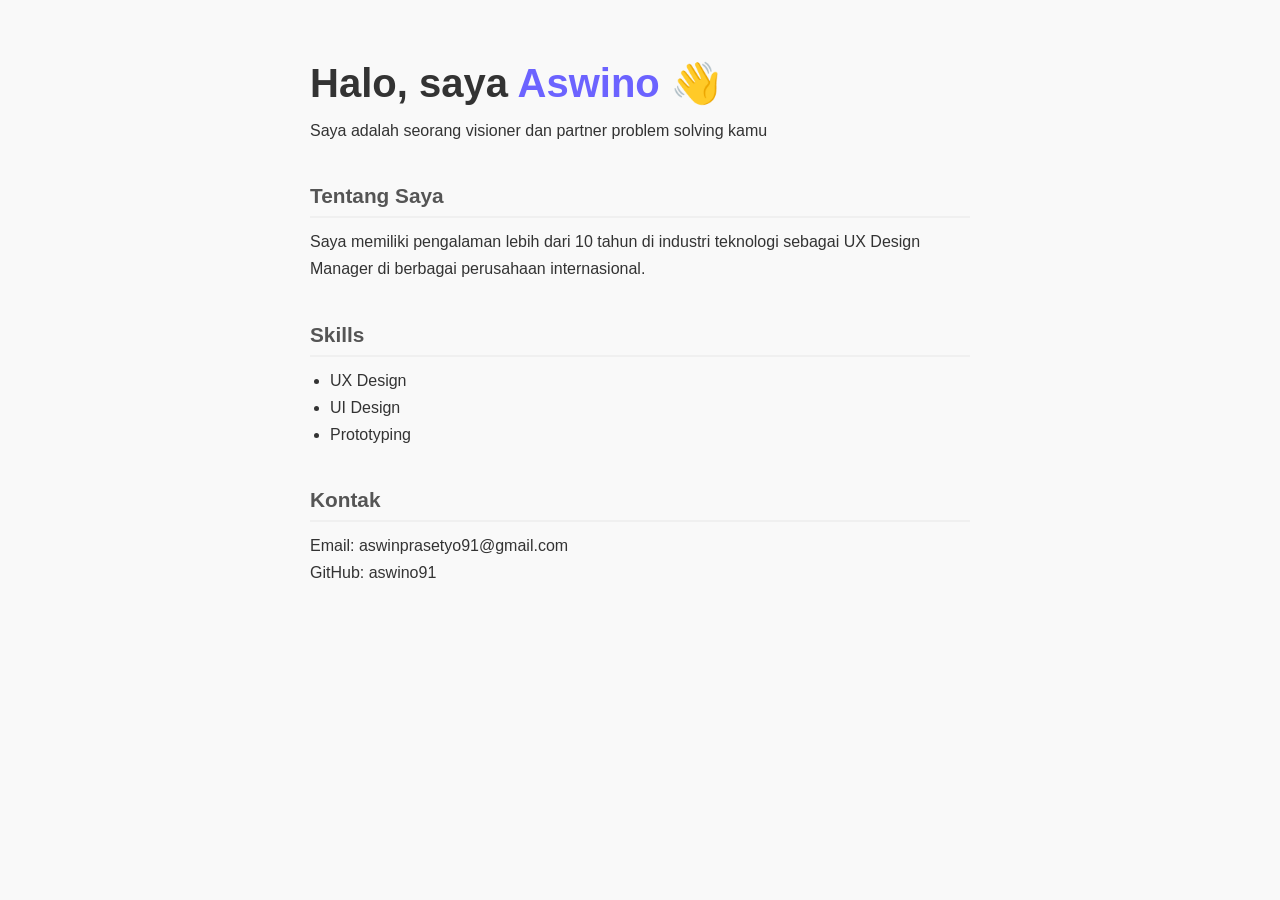
==== index.html @ 8014f7ef "Add files via upload" ====
<!DOCTYPE html>
<html lang="en">
<head>
    <meta charset="UTF-8">
    <meta name="viewport" content="width=device-width, initial-scale=1.0">
    <title>Document</title>
    <link rel="stylesheet" href="style.css">
</head>
<body>
   <h1>Halo, saya <span class="highlight">Aswino</span> 👋</h1>
<p>Saya adalah seorang visioner dan partner problem solving kamu</p>

<h2>Tentang Saya</h2>
<p>Saya memiliki pengalaman lebih dari 10 tahun di industri teknologi sebagai UX Design Manager di berbagai perusahaan internasional. </p>

<h2>Skills</h2>
<ul>
  <li>UX Design</li>
  <li>UI Design</li>
  <li>Prototyping</li>
</ul>

<h2>Kontak</h2>
<p>Email: aswinprasetyo91@gmail.com</p>
<p>GitHub: aswino91</p>
</body>
</html>
---- style.css ----
* {
  margin: 0;
  padding: 0;
  box-sizing: border-box;
}

body {
  font-family: 'Segoe UI', sans-serif;
  background-color: #f9f9f9;
  color: #333;
  max-width: 700px;
  margin: 60px auto;
  padding: 0 20px;
}

h1 {
  font-size: 2.5rem;
  margin-bottom: 10px;
}

h2 {
  font-size: 1.3rem;
  margin-top: 40px;
  margin-bottom: 10px;
  color: #555;
}

p, li {
  font-size: 1rem;
  line-height: 1.7;
}

ul {
  padding-left: 20px;
}
.highlight {
  color: #6c63ff;
}
h2 {
  border-bottom: 2px solid #f0f0f0;
  padding-bottom: 8px;
}

a {
  color: #6c63ff;
  text-decoration: none;
}

a:hover {
  text-decoration: underline;
}
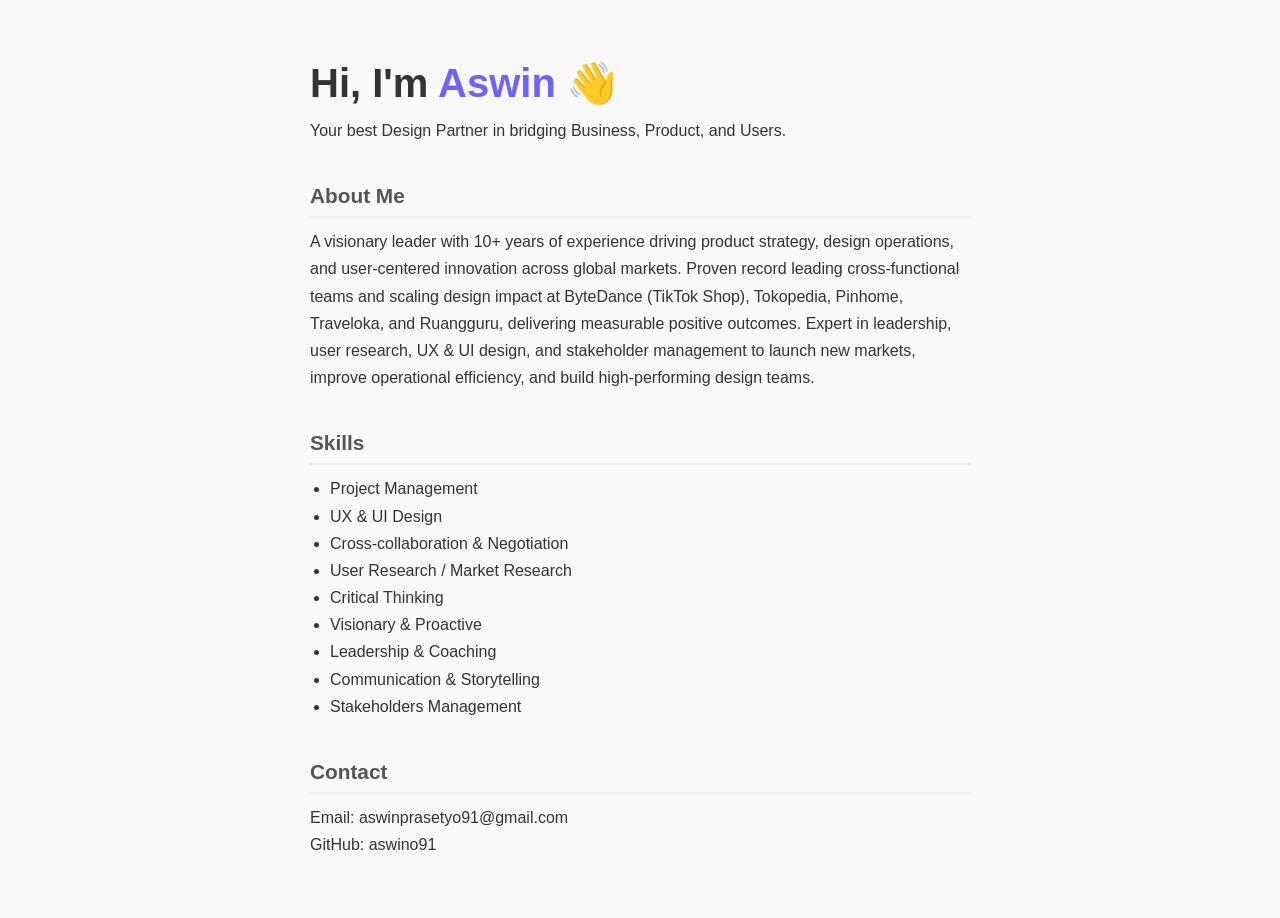
==== commit 37d2bfd8: "Update index.html" ====
--- a/index.html
+++ b/index.html
@@ -7,21 +7,30 @@
     <link rel="stylesheet" href="style.css">
 </head>
 <body>
-   <h1>Halo, saya <span class="highlight">Aswino</span> 👋</h1>
-<p>Saya adalah seorang visioner dan partner problem solving kamu</p>
+   <h1>Hi, I'm <span class="highlight">Aswin</span> 👋</h1>
+<p>Your best Design Partner in bridging Business, Product, and Users.</p>
 
-<h2>Tentang Saya</h2>
-<p>Saya memiliki pengalaman lebih dari 10 tahun di industri teknologi sebagai UX Design Manager di berbagai perusahaan internasional. </p>
+<h2>About Me</h2>
+<p>A visionary leader with 10+ years of experience driving product strategy, design operations, and user-centered innovation across global markets. Proven record leading cross-functional teams and scaling design impact at
+ByteDance (TikTok Shop), Tokopedia, Pinhome, Traveloka, and Ruangguru, delivering measurable positive
+outcomes. Expert in leadership, user research, UX & UI design, and stakeholder management to launch new
+markets, improve operational efficiency, and build high-performing design teams.</p>
 
 <h2>Skills</h2>
 <ul>
-  <li>UX Design</li>
-  <li>UI Design</li>
-  <li>Prototyping</li>
+  <li>Project Management</li>
+  <li>UX & UI Design</li>
+  <li>Cross-collaboration & Negotiation</li>
+  <li>User Research / Market Research</li>
+  <li>Critical Thinking</li>
+  <li>Visionary & Proactive</li>
+  <li>Leadership & Coaching</li>
+  <li>Communication & Storytelling</li>
+  <li>Stakeholders Management</li>
 </ul>
 
-<h2>Kontak</h2>
+<h2>Contact</h2>
 <p>Email: aswinprasetyo91@gmail.com</p>
 <p>GitHub: aswino91</p>
 </body>
-</html>+</html>
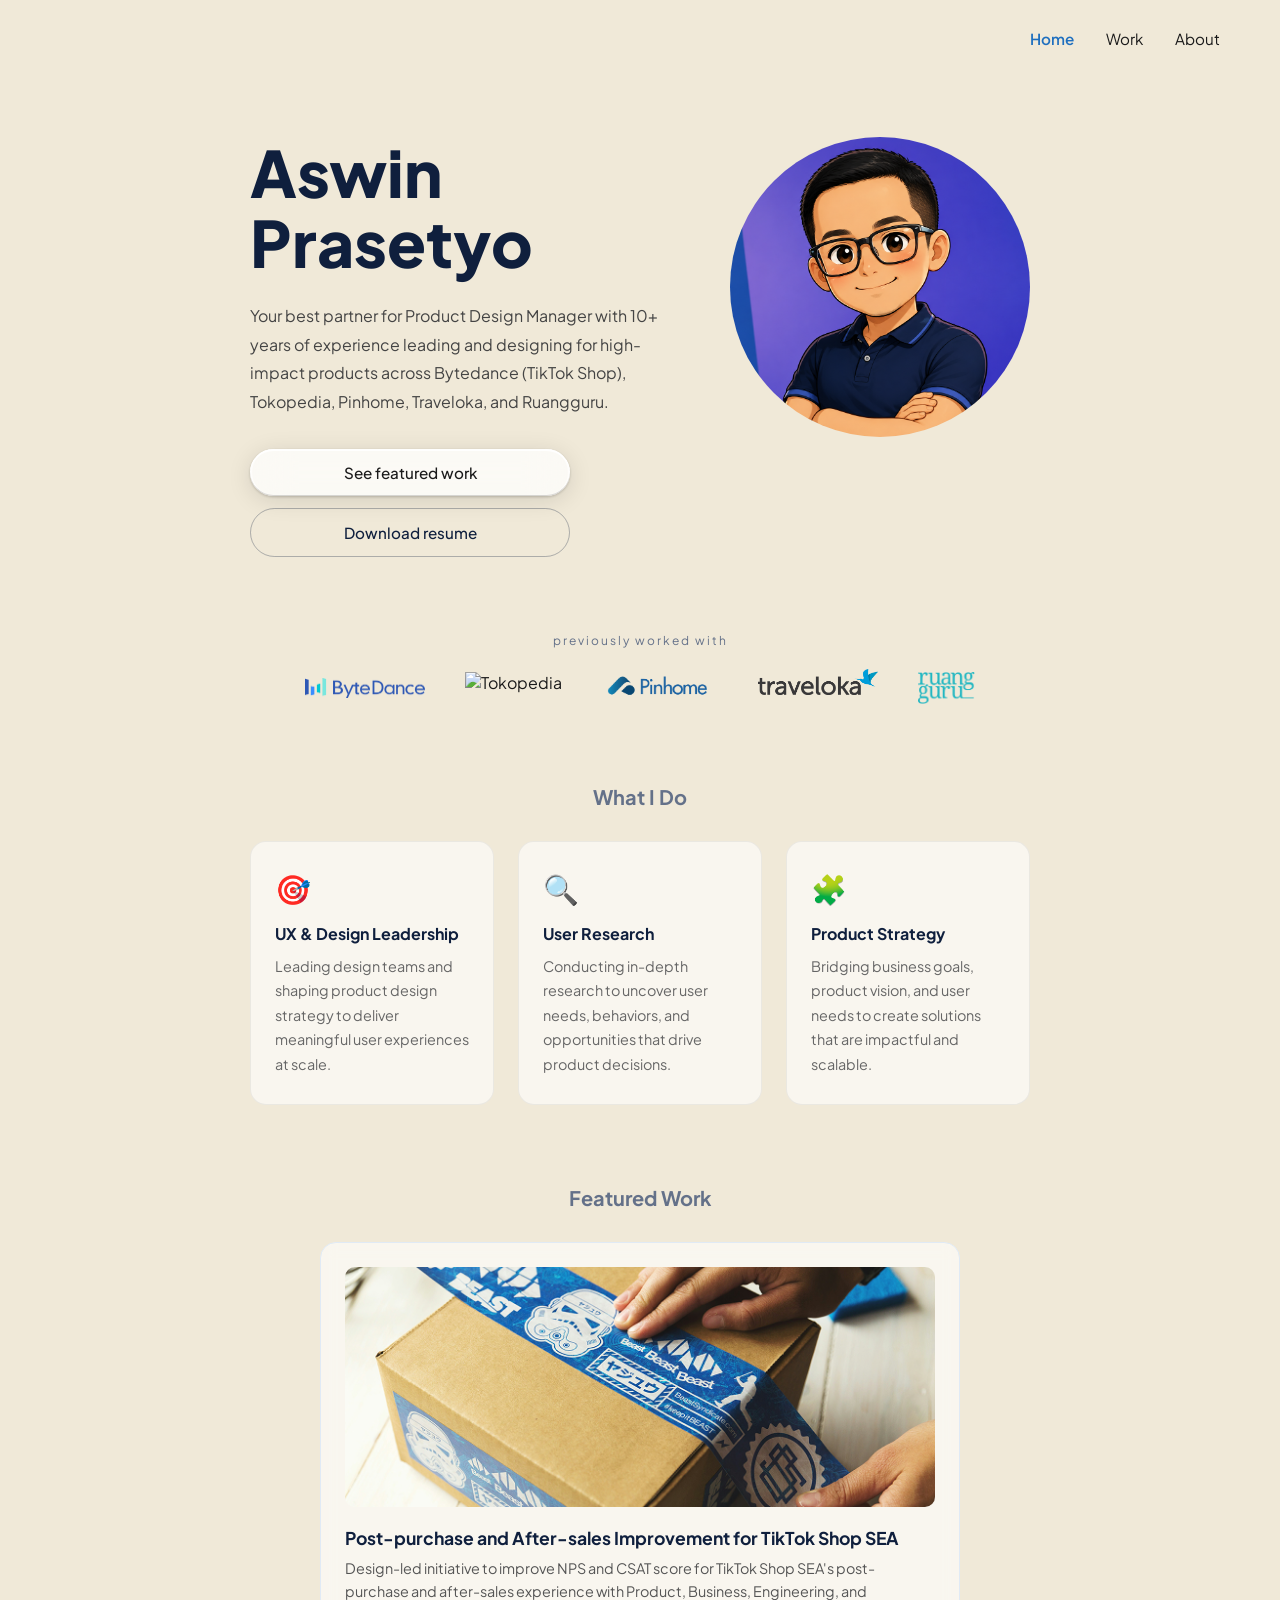
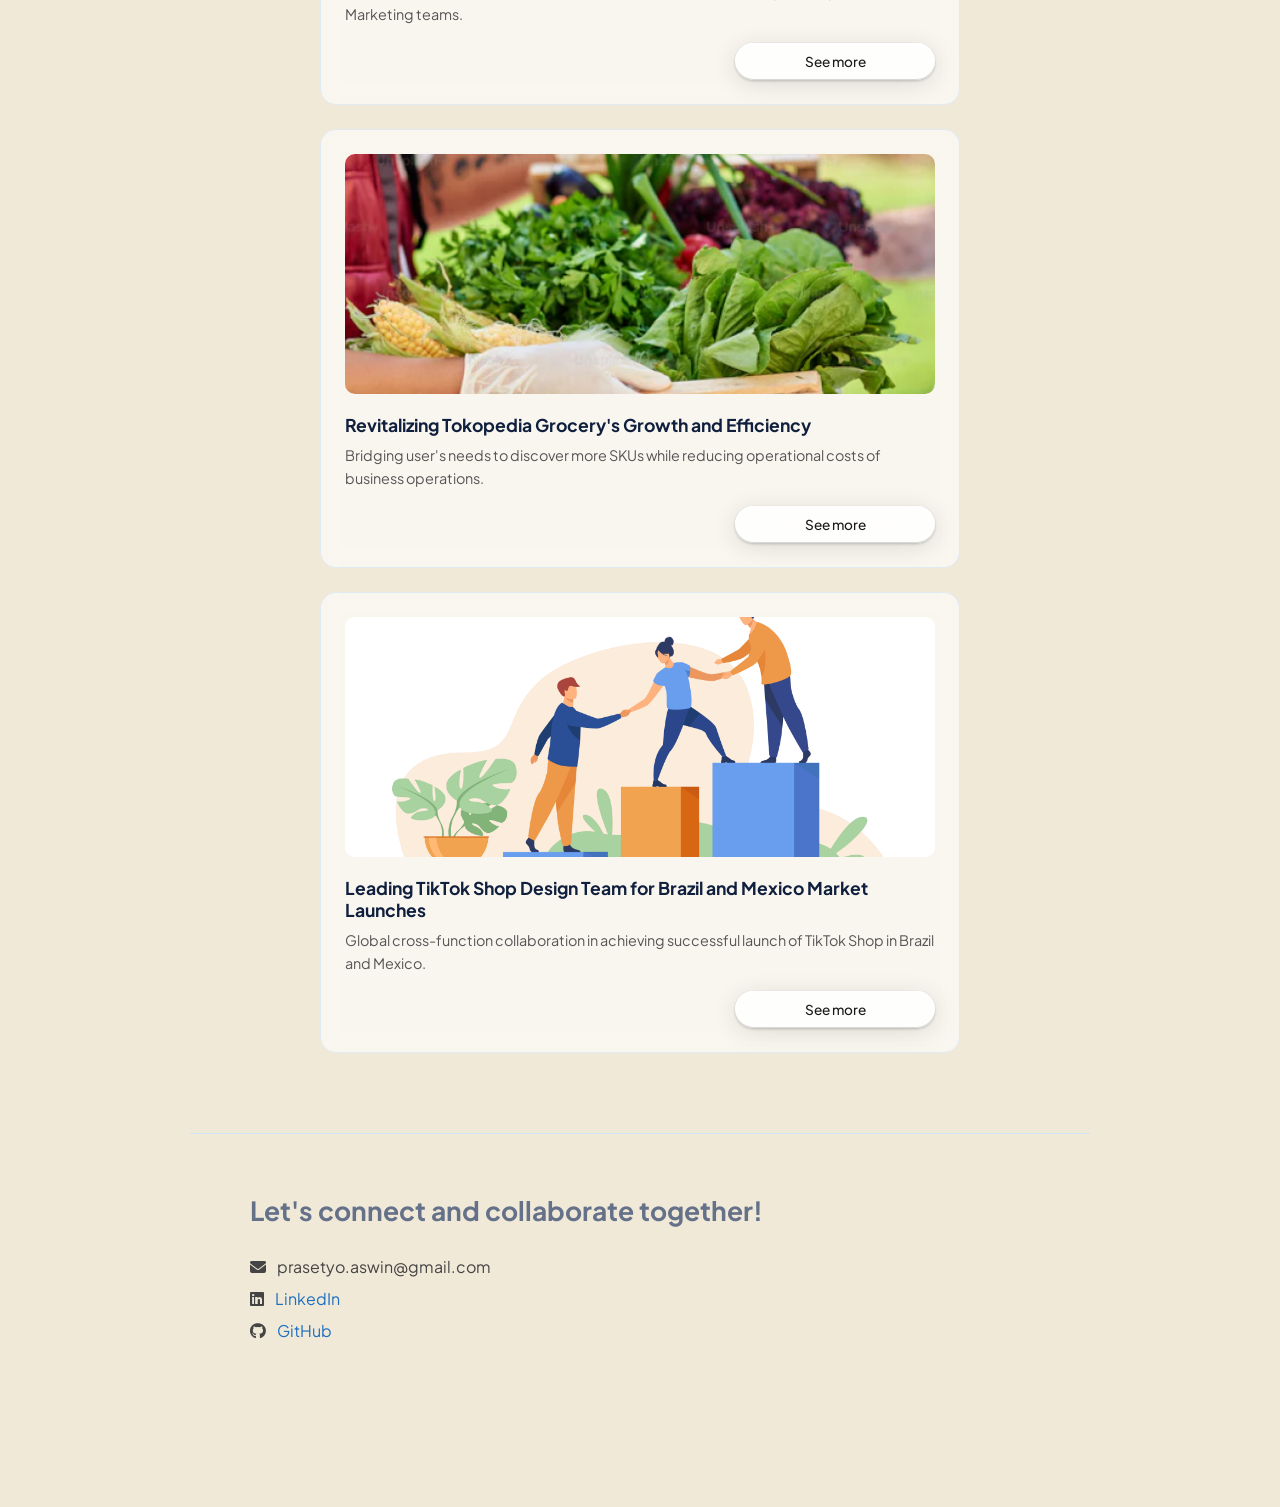
==== commit de408810: "Add files via upload" ====
--- a/index.html
+++ b/index.html
@@ -3,34 +3,102 @@
 <head>
     <meta charset="UTF-8">
     <meta name="viewport" content="width=device-width, initial-scale=1.0">
-    <title>Document</title>
+    <link href="https://fonts.googleapis.com/css2?family=Plus+Jakarta+Sans:wght@400;500;600;700;800&display=swap" rel="stylesheet">
+    <link rel="stylesheet" href="https://cdnjs.cloudflare.com/ajax/libs/font-awesome/6.5.0/css/all.min.css">
+    <title>Aswin Prasetyo</title>
     <link rel="stylesheet" href="style.css">
 </head>
 <body>
-   <h1>Hi, I'm <span class="highlight">Aswin</span> 👋</h1>
-<p>Your best Design Partner in bridging Business, Product, and Users.</p>
 
-<h2>About Me</h2>
-<p>A visionary leader with 10+ years of experience driving product strategy, design operations, and user-centered innovation across global markets. Proven record leading cross-functional teams and scaling design impact at
-ByteDance (TikTok Shop), Tokopedia, Pinhome, Traveloka, and Ruangguru, delivering measurable positive
-outcomes. Expert in leadership, user research, UX & UI design, and stakeholder management to launch new
-markets, improve operational efficiency, and build high-performing design teams.</p>
+    <!-- NAVBAR -->
+    <nav>
+        <ul>
+            <li><a href="#" class="active">Home</a></li>
+            <li><a href="#">Work</a></li>
+            <li><a href="#">About</a></li>
+        </ul>
+    </nav>
 
-<h2>Skills</h2>
-<ul>
-  <li>Project Management</li>
-  <li>UX & UI Design</li>
-  <li>Cross-collaboration & Negotiation</li>
-  <li>User Research / Market Research</li>
-  <li>Critical Thinking</li>
-  <li>Visionary & Proactive</li>
-  <li>Leadership & Coaching</li>
-  <li>Communication & Storytelling</li>
-  <li>Stakeholders Management</li>
-</ul>
+    <!-- HERO -->
+    <section class="hero">
+        <div class="hero-text">
+            <h1>Aswin<br>Prasetyo</h1>
+            <p>Your best partner for Product Design Manager with 10+ years of experience leading and designing for high-impact products across Bytedance (TikTok Shop), Tokopedia, Pinhome, Traveloka, and Ruangguru.</p>
+            <div class="hero-buttons">
+    <a href="#featured-work" class="btn">See featured work</a>
+    <a href="cv.pdf" class="btn-secondary" download>Download resume</a>
+</div>
+        </div>
+        <div class="hero-image">
+            <img src="profile pic.png" alt="Aswin Prasetyo" class="profile-photo">
+        </div>
+    </section>
 
-<h2>Contact</h2>
-<p>Email: aswinprasetyo91@gmail.com</p>
-<p>GitHub: aswino91</p>
+    <!-- LOGO BAR -->
+<section class="logo-bar">
+    <p>Previously worked with</p>
+    <div class="logo-grid">
+    <img src="bytedance.png" alt="ByteDance">
+    <img src="Tokopedia.png" alt="Tokopedia">
+    <img src="pinhome.png" alt="Pinhome">
+    <img src="traveloka.png" alt="Traveloka">
+    <img src="ruangguru.png" alt="Ruangguru">
+</div>
+</section>
+
+    <!-- WHAT I DO -->
+<section class="what-i-do">
+    <h2>What I Do</h2>
+    <div class="services-grid">
+        <div class="service-card">
+            <span class="service-icon">🎯</span>
+            <h3>UX & Design Leadership</h3>
+            <p>Leading design teams and shaping product design strategy to deliver meaningful user experiences at scale.</p>
+        </div>
+        <div class="service-card">
+            <span class="service-icon">🔍</span>
+            <h3>User Research</h3>
+            <p>Conducting in-depth research to uncover user needs, behaviors, and opportunities that drive product decisions.</p>
+        </div>
+        <div class="service-card">
+            <span class="service-icon">🧩</span>
+            <h3>Product Strategy</h3>
+            <p>Bridging business goals, product vision, and user needs to create solutions that are impactful and scalable.</p>
+        </div>
+    </div>
+</section>
+
+    <!-- FEATURED WORK -->
+   <section class="works" id="featured-work">
+        <h2>Featured Work</h2>
+        <div class="work-grid">
+    <div class="work-card">
+        <img src="images/post-purchase.png" alt="Post Purchase Project" class="work-thumb">
+        <h3>Post-purchase and After-sales Improvement for TikTok Shop SEA</h3>
+        <p>Design-led initiative to improve NPS and CSAT score for TikTok Shop SEA's post-purchase and after-sales experience with Product, Business, Engineering, and Marketing teams.</p>
+        <a href="project-post-purchase.html" class="btn">See more</a>
+    </div>
+    <div class="work-card">
+        <img src="images/grocery.png" alt="Grocery Project" class="work-thumb">
+        <h3>Revitalizing Tokopedia Grocery's Growth and Efficiency</h3>
+        <p>Bridging user's needs to discover more SKUs while reducing operational costs of business operations.</p>
+        <a href="project-grocery.html" class="btn">See more</a>
+    </div>
+    <div class="work-card">
+        <img src="images/collaboration.jpg" alt="Leading Team Project" class="work-thumb">
+        <h3>Leading TikTok Shop Design Team for Brazil and Mexico Market Launches </h3>
+        <p>Global cross-function collaboration in achieving successful launch of TikTok Shop in Brazil and Mexico.</p>
+        <a href="project-leading-team.html" class="btn">See more</a>
+    </div>
+    </section>
+
+    <!-- CONTACT -->
+    <section class="contact">
+    <h2>Let's connect and collaborate together!</h2>
+    <p><i class="fa-solid fa-envelope"></i> prasetyo.aswin@gmail.com</p>
+    <p><i class="fa-brands fa-linkedin"></i> <a href="https://linkedin.com/in/aswinprasetyo" target="_blank">LinkedIn</a></p>
+    <p><i class="fa-brands fa-github"></i> <a href="https://github.com/aswinprasetyo" target="_blank">GitHub</a></p>
+</section>
+
 </body>
-</html>
+</html>
--- a/style.css
+++ b/style.css
@@ -1,3 +1,6 @@
+/* ================================
+   BASE
+================================ */
 * {
   margin: 0;
   padding: 0;
@@ -5,47 +8,347 @@
 }
 
 body {
-  font-family: 'Segoe UI', sans-serif;
-  background-color: #f9f9f9;
-  color: #333;
-  max-width: 700px;
+  font-family: 'Plus Jakarta Sans', sans-serif;
+  color: #1a1a1a;
+  background-color: #f0e9d8;
+  min-height: 100vh;
+}
+
+/* ================================
+   NAVBAR
+================================ */
+nav {
+  display: flex;
+  justify-content: flex-end;
+  padding: 28px 60px;
+}
+
+nav ul {
+  list-style: none;
+  display: flex;
+  gap: 32px;
+}
+
+nav ul a {
+  text-decoration: none;
+  color: #1a1a1a;
+  font-size: 0.95rem;
+}
+
+nav ul a:hover,
+nav ul a.active {
+  color: #1e6fbf;
+  font-weight: 600;
+}
+
+/* ================================
+   HERO
+================================ */
+.hero {
+  display: flex;
+  align-items: flex-start;
+  justify-content: space-between;
+  max-width: 900px;
   margin: 60px auto;
-  padding: 0 20px;
-}
-
-h1 {
-  font-size: 2.5rem;
+  padding: 0 60px;
+  gap: 60px;
+}
+
+.hero-text {
+  flex: 1;
+}
+
+.hero-text h1 {
+  font-size: 4rem;
+  font-weight: 800;
+  line-height: 1.1;
+  margin-bottom: 24px;
+  color: #0f1f3d;
+}
+
+.hero-text p {
+  font-size: 1rem;
+  color: #444;
+  line-height: 1.8;
+  margin-bottom: 32px;
+}
+
+.hero-buttons {
+  display: flex;
+  flex-direction: column;
+  gap: 12px;
+  align-items: flex-start;
+  margin-bottom: 16px;
+}
+
+.btn {
+  width: 320px;
+  text-align: center;
+  display: inline-block;
+  padding: 14px 36px;
+  background: rgba(255, 255, 255, 0.75);
+  color: #1a1a1a;
+  border-radius: 999px;
+  text-decoration: none;
+  font-size: 0.95rem;
+  font-weight: 500;
+  border: none;
+  backdrop-filter: blur(20px);
+  -webkit-backdrop-filter: blur(20px);
+  box-shadow: 
+    0 2px 0px rgba(255,255,255,0.9) inset,
+    0 -1px 0px rgba(0,0,0,0.15) inset,
+    2px 0 0px rgba(255,255,255,0.6) inset,
+    -2px 0 0px rgba(255,255,255,0.6) inset,
+    0 4px 24px rgba(0,0,0,0.12),
+    0 1px 3px rgba(0,0,0,0.2);
+  transition: all 0.2s;
+}
+
+.btn:hover {
+  background: rgba(255, 255, 255, 0.9);
+  box-shadow: 
+    0 2px 0px rgba(255,255,255,1) inset,
+    0 -1px 0px rgba(0,0,0,0.2) inset,
+    2px 0 0px rgba(255,255,255,0.8) inset,
+    -2px 0 0px rgba(255,255,255,0.8) inset,
+    0 6px 28px rgba(0,0,0,0.15),
+    0 1px 4px rgba(0,0,0,0.25);
+  transform: translateY(-1px);
+}
+
+.btn-secondary {
+  width: 320px;
+  text-align: center;
+  display: inline-block;
+  padding: 14px 28px;
+  background: transparent;
+  color: #0f1f3d;
+  border-radius: 999px;
+  text-decoration: none;
+  font-size: 0.95rem;
+  font-weight: 500;
+  border: 1.5px solid rgba(15, 31, 61, 0.3);
+  transition: all 0.2s;
+}
+
+.btn-secondary:hover {
+  border-color: #0f1f3d;
+  background: rgba(15, 31, 61, 0.05);
+}
+
+.hero-image {
+  flex-shrink: 0;
+}
+
+.profile-photo {
+  width: 300px;
+  height: 300px;
+  border-radius: 50%;
+  object-fit: cover;
+  object-position: top center;
+}
+
+/* ================================
+   LOGO BAR
+================================ */
+.logo-bar {
+  max-width: 900px;
+  margin: 0 auto 80px;
+  padding: 0 60px;
+  text-align: center;
+}
+
+.logo-bar p {
+  font-size: 0.75rem;
+  text-transform: lowercase;
+  letter-spacing: 2px;
+  color: #647189;
+  margin-bottom: 24px;
+}
+
+.logo-grid {
+  display: flex;
+  justify-content: center;
+  align-items: center;
+  gap: 40px;
+  flex-wrap: wrap;
+}
+
+.logo-grid img {
+  height: 32px;
+  width: auto;
+  max-width: 120px;
+  object-fit: contain;
+  opacity: 1;
+  filter: grayscale(0%);
+  transition: opacity 0.2s;
+}
+
+.logo-grid img[alt="Traveloka"] {
+  position: relative;
+  top: -6px;
+}
+
+/* ================================
+   WHAT I DO
+================================ */
+.what-i-do {
+  max-width: 900px;
+  margin: 80px auto;
+  padding: 0 60px;
+  text-align: center;
+}
+
+.what-i-do h2 {
+  font-size: 1.25rem;
+  font-weight: 700;
+  color: #647189;
+  margin-bottom: 32px;
+}
+
+.services-grid {
+  display: grid;
+  grid-template-columns: repeat(auto-fit, minmax(220px, 1fr));
+  gap: 24px;
+  text-align: left;
+}
+
+.service-card {
+  background: rgba(255, 255, 255, 0.6);
+  border: 1px solid rgba(0,0,0,0.06);
+  border-radius: 16px;
+  padding: 28px 24px;
+  transition: box-shadow 0.2s;
+}
+
+.service-card:hover {
+  box-shadow: 0 4px 20px rgba(0,0,0,0.07);
+}
+
+.service-icon {
+  font-size: 1.8rem;
+  display: block;
+  margin-bottom: 16px;
+}
+
+.service-card h3 {
+  font-size: 1rem;
+  font-weight: 700;
   margin-bottom: 10px;
-}
-
-h2 {
-  font-size: 1.3rem;
-  margin-top: 40px;
-  margin-bottom: 10px;
+  color: #0f1f3d;
+}
+
+.service-card p {
+  font-size: 0.9rem;
+  color: #666;
+  line-height: 1.7;
+}
+
+/* ================================
+   FEATURED WORK
+================================ */
+.works {
+  max-width: 760px;
+  margin: 80px auto;
+  padding: 0 60px;
+}
+
+.works h2 {
+  font-size: 1.25rem;
+  font-weight: 700;
+  color: #647189;
+  margin-bottom: 32px;
+  text-align: center;
+}
+
+.work-grid {
+  display: flex;
+  flex-direction: column;
+  gap: 24px;
+  text-align: left;
+}
+
+.work-card {
+  border: 1px solid #e0eaf5;
+  border-radius: 16px;
+  overflow: hidden;
+  padding: 24px;
+  background: rgba(255,255,255,0.6);
+  backdrop-filter: blur(8px);
+  transition: box-shadow 0.2s;
+  max-width: 100%;
+}
+
+.work-card:hover {
+  box-shadow: 0 4px 24px rgba(30, 111, 191, 0.1);
+}
+
+.work-thumb {
+  width: 100%;
+  height: 240px;
+  border-radius: 10px;
+  margin-bottom: 16px;
+  object-fit: cover;
+  object-position: center;
+}
+
+.work-card h3 {
+  font-size: 1.1rem;
+  font-weight: 700;
+  margin-bottom: 8px;
+  color: #0f1f3d;
+}
+
+.work-card p {
   color: #555;
-}
-
-p, li {
+  font-size: 0.9rem;
+  line-height: 1.6;
+  margin-bottom: 16px;
+}
+
+.work-card .btn {
+  width: 200px;
+  padding: 10px 24px;
+  font-size: 0.85rem;
+  display: block;
+  margin-left: auto;
+}
+
+/* ================================
+   CONTACT
+================================ */
+.contact {
+  max-width: 900px;
+  margin: 80px auto;
+  padding: 60px 60px 80px;
+  border-top: 1px solid #d0e4f5;
+  text-align: left;
+}
+
+.contact h2 {
+  font-size: 1.65rem;
+  font-weight: 700;
+  color: #647189;
+  margin-bottom: 24px;
+}
+
+.contact i {
+  margin-right: 8px;
+}
+
+.contact p {
+  color: #444;
   font-size: 1rem;
-  line-height: 1.7;
-}
-
-ul {
-  padding-left: 20px;
-}
-.highlight {
-  color: #6c63ff;
-}
-h2 {
-  border-bottom: 2px solid #f0f0f0;
-  padding-bottom: 8px;
-}
-
-a {
-  color: #6c63ff;
+  line-height: 2;
+}
+
+.contact a {
+  color: #1e6fbf;
   text-decoration: none;
 }
 
-a:hover {
+.contact a:hover {
   text-decoration: underline;
-}+}
+
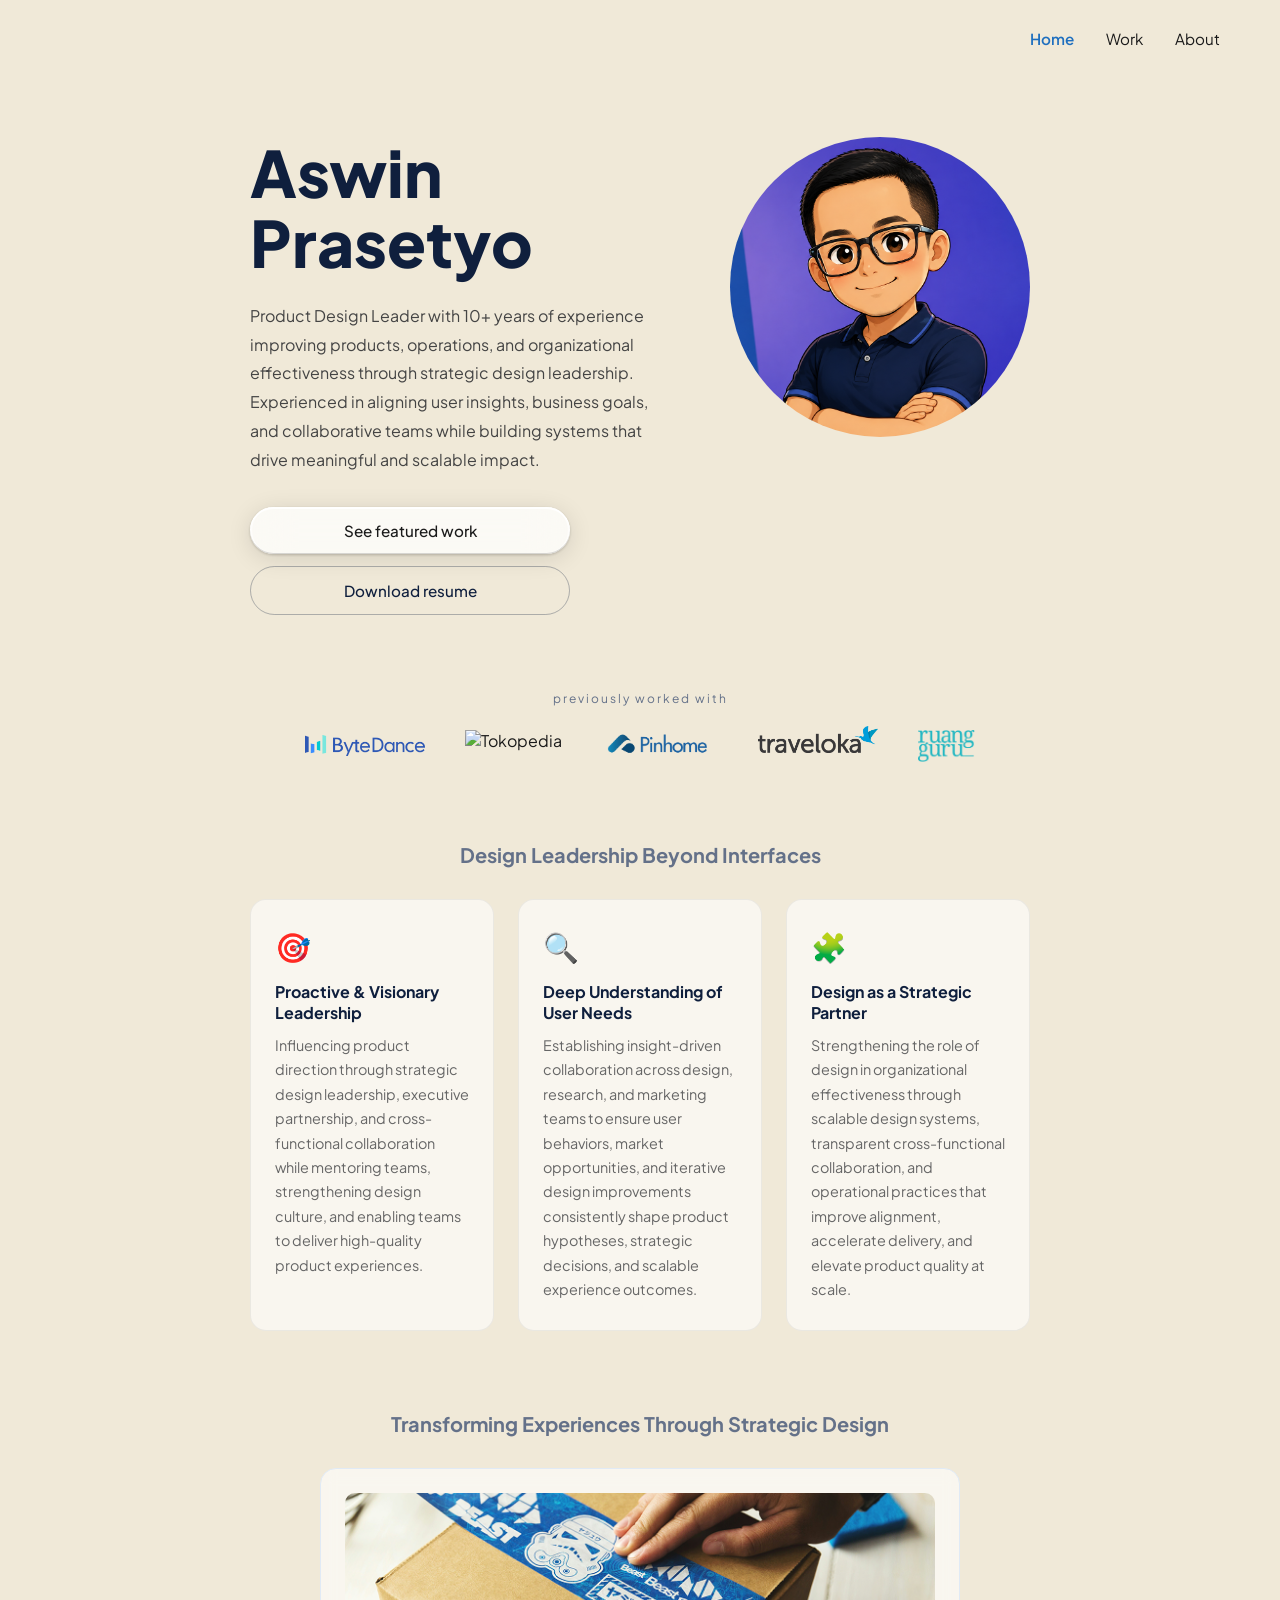
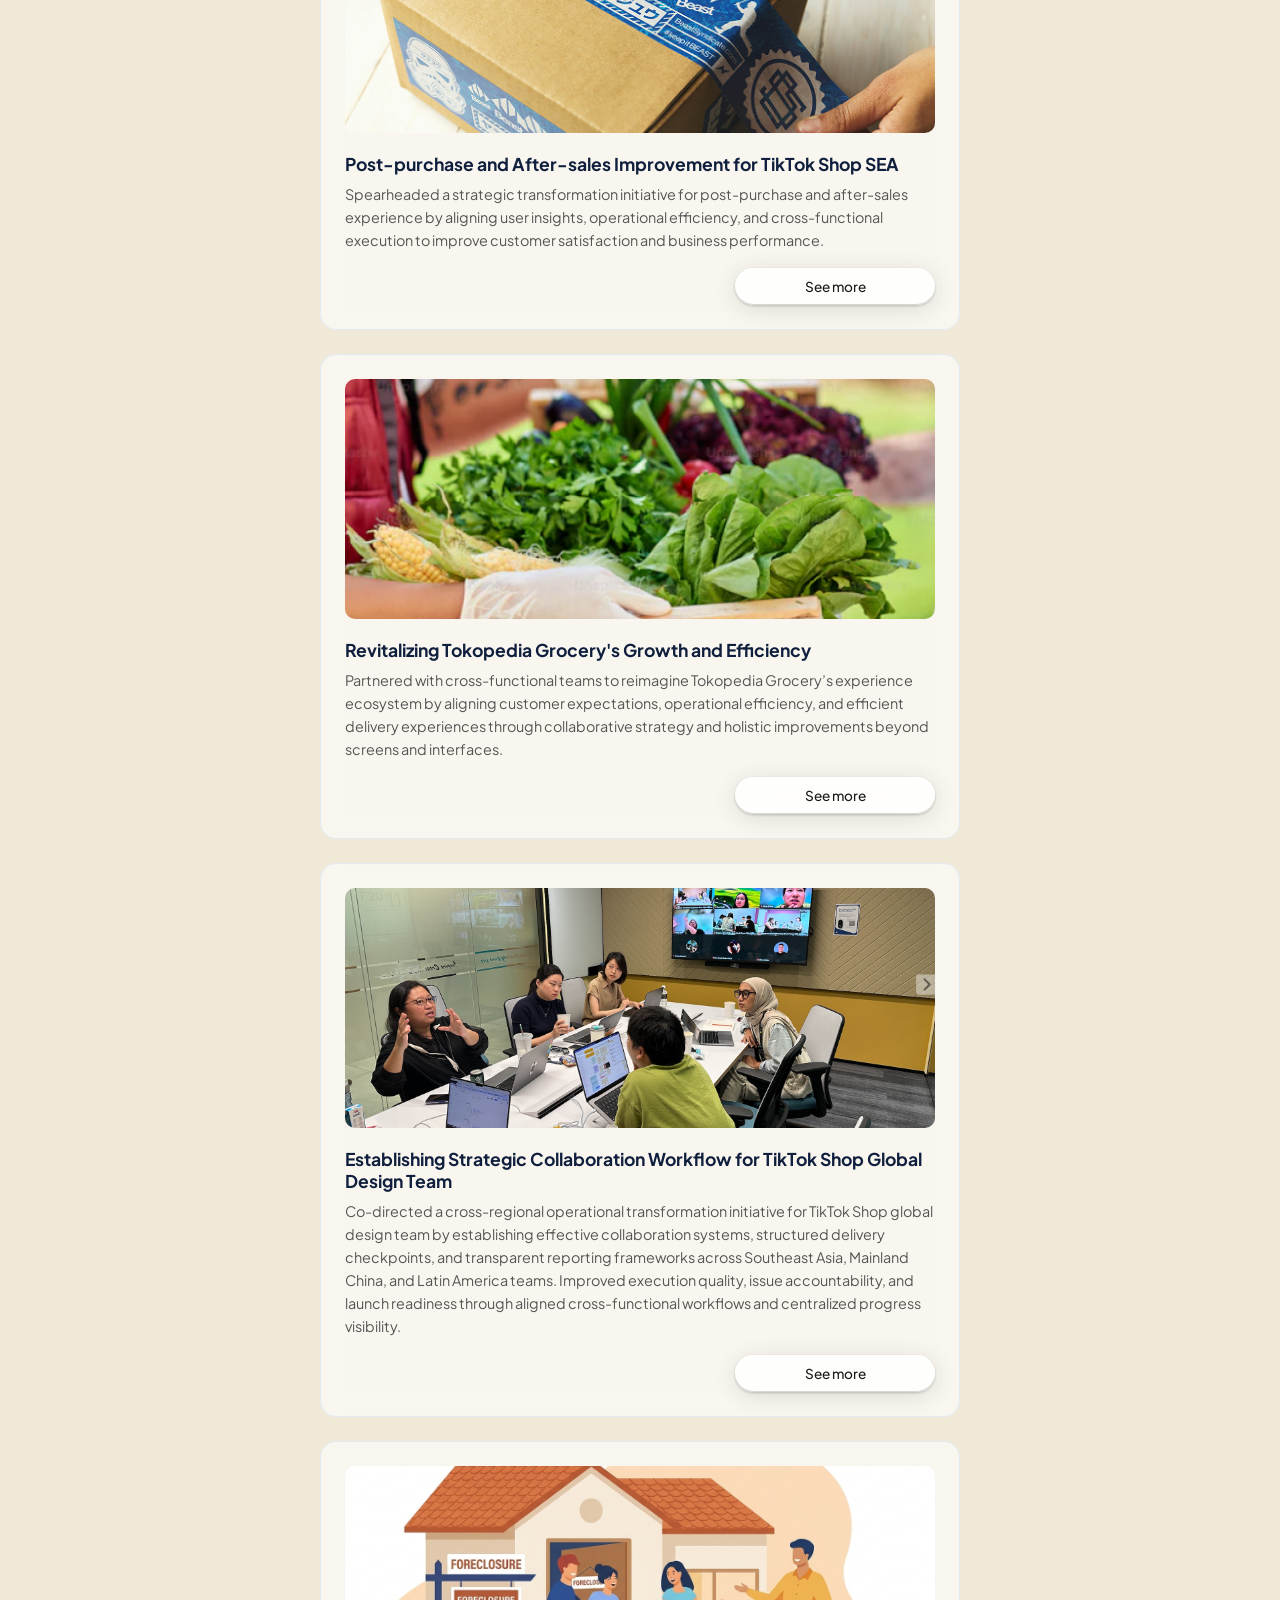
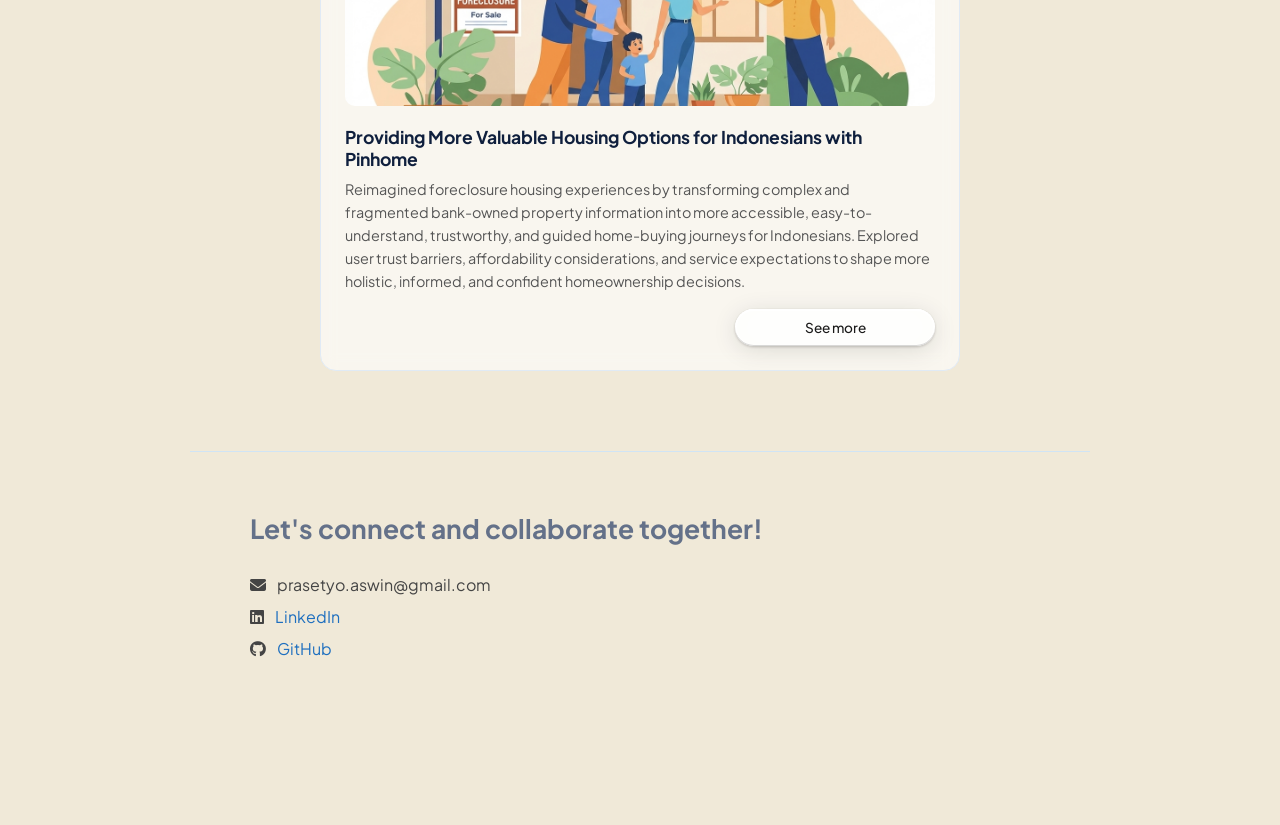
==== commit 77a2077f: "Add files via upload" ====
--- a/index.html
+++ b/index.html
@@ -5,7 +5,7 @@
     <meta name="viewport" content="width=device-width, initial-scale=1.0">
     <link href="https://fonts.googleapis.com/css2?family=Plus+Jakarta+Sans:wght@400;500;600;700;800&display=swap" rel="stylesheet">
     <link rel="stylesheet" href="https://cdnjs.cloudflare.com/ajax/libs/font-awesome/6.5.0/css/all.min.css">
-    <title>Aswin Prasetyo</title>
+    <title>Aswin Prasetyo's Portfolio</title>
     <link rel="stylesheet" href="style.css">
 </head>
 <body>
@@ -23,10 +23,10 @@
     <section class="hero">
         <div class="hero-text">
             <h1>Aswin<br>Prasetyo</h1>
-            <p>Your best partner for Product Design Manager with 10+ years of experience leading and designing for high-impact products across Bytedance (TikTok Shop), Tokopedia, Pinhome, Traveloka, and Ruangguru.</p>
+            <p>Product Design Leader with 10+ years of experience improving products, operations, and organizational effectiveness through strategic design leadership. Experienced in aligning user insights, business goals, and collaborative teams while building systems that drive meaningful and scalable impact.</p>
             <div class="hero-buttons">
-    <a href="#featured-work" class="btn">See featured work</a>
-    <a href="cv.pdf" class="btn-secondary" download>Download resume</a>
+                <a href="#" class="btn" onclick="document.getElementById('featured-work').scrollIntoView({behavior:'smooth'}); history.replaceState(null, null, ' '); return false;">See featured work</a>
+    <a href="Resume-Aswin-Prasetyo-2026.pdf" class="btn-secondary" target="_blank">Download resume</a>
 </div>
         </div>
         <div class="hero-image">
@@ -46,50 +46,56 @@
 </div>
 </section>
 
-    <!-- WHAT I DO -->
+    <!-- HOW I CREATE IMPACT -->
 <section class="what-i-do">
-    <h2>What I Do</h2>
+    <h2>Design Leadership Beyond Interfaces</h2>
     <div class="services-grid">
         <div class="service-card">
             <span class="service-icon">🎯</span>
-            <h3>UX & Design Leadership</h3>
-            <p>Leading design teams and shaping product design strategy to deliver meaningful user experiences at scale.</p>
+            <h3>Proactive & Visionary Leadership</h3>
+            <p>Influencing product direction through strategic design leadership, executive partnership, and cross-functional collaboration while mentoring teams, strengthening design culture, and enabling teams to deliver high-quality product experiences.</p>
         </div>
         <div class="service-card">
             <span class="service-icon">🔍</span>
-            <h3>User Research</h3>
-            <p>Conducting in-depth research to uncover user needs, behaviors, and opportunities that drive product decisions.</p>
+            <h3>Deep Understanding of User Needs</h3>
+            <p>Establishing insight-driven collaboration across design, research, and marketing teams to ensure user behaviors, market opportunities, and iterative design improvements consistently shape product hypotheses, strategic decisions, and scalable experience outcomes.</p>
         </div>
         <div class="service-card">
             <span class="service-icon">🧩</span>
-            <h3>Product Strategy</h3>
-            <p>Bridging business goals, product vision, and user needs to create solutions that are impactful and scalable.</p>
+            <h3>Design as a Strategic Partner</h3>
+            <p>Strengthening the role of design in organizational effectiveness through scalable design systems, transparent cross-functional collaboration, and operational practices that improve alignment, accelerate delivery, and elevate product quality at scale.</p>
         </div>
     </div>
 </section>
 
     <!-- FEATURED WORK -->
    <section class="works" id="featured-work">
-        <h2>Featured Work</h2>
+        <h2>Transforming Experiences Through Strategic Design</h2>
         <div class="work-grid">
     <div class="work-card">
         <img src="images/post-purchase.png" alt="Post Purchase Project" class="work-thumb">
         <h3>Post-purchase and After-sales Improvement for TikTok Shop SEA</h3>
-        <p>Design-led initiative to improve NPS and CSAT score for TikTok Shop SEA's post-purchase and after-sales experience with Product, Business, Engineering, and Marketing teams.</p>
+        <p>Spearheaded a strategic transformation initiative for post-purchase and after-sales experience by aligning user insights, operational efficiency, and cross-functional execution to improve customer satisfaction and business performance.</p>
         <a href="project-post-purchase.html" class="btn">See more</a>
     </div>
     <div class="work-card">
         <img src="images/grocery.png" alt="Grocery Project" class="work-thumb">
         <h3>Revitalizing Tokopedia Grocery's Growth and Efficiency</h3>
-        <p>Bridging user's needs to discover more SKUs while reducing operational costs of business operations.</p>
+        <p>Partnered with cross-functional teams to reimagine Tokopedia Grocery’s experience ecosystem by aligning customer expectations, operational efficiency, and efficient delivery experiences through collaborative strategy and holistic improvements beyond screens and interfaces.</p>
         <a href="project-grocery.html" class="btn">See more</a>
     </div>
     <div class="work-card">
-        <img src="images/collaboration.jpg" alt="Leading Team Project" class="work-thumb">
-        <h3>Leading TikTok Shop Design Team for Brazil and Mexico Market Launches </h3>
-        <p>Global cross-function collaboration in achieving successful launch of TikTok Shop in Brazil and Mexico.</p>
+        <img src="images/collaboration.png" alt="Leading Team Project" class="work-thumb">
+        <h3>Establishing Strategic Collaboration Workflow for TikTok Shop Global Design Team</h3>
+        <p>Co-directed a cross-regional operational transformation initiative for TikTok Shop global design team by establishing effective collaboration systems, structured delivery checkpoints, and transparent reporting frameworks across Southeast Asia, Mainland China, and Latin America teams. Improved execution quality, issue accountability, and launch readiness through aligned cross-functional workflows and centralized progress visibility.</p>
         <a href="project-leading-team.html" class="btn">See more</a>
     </div>
+    <div class="work-card">
+    <img src="images/foreclosure.png" alt="Project 4" class="work-thumb">
+    <h3>Providing More Valuable Housing Options for Indonesians with Pinhome</h3>
+    <p>Reimagined foreclosure housing experiences by transforming complex and fragmented bank-owned property information into more accessible, easy-to-understand, trustworthy, and guided home-buying journeys for Indonesians. Explored user trust barriers, affordability considerations, and service expectations to shape more holistic, informed, and confident homeownership decisions.</p>
+    <a href="project-foreclosure.html" class="btn">See more</a>
+</div>
     </section>
 
     <!-- CONTACT -->
